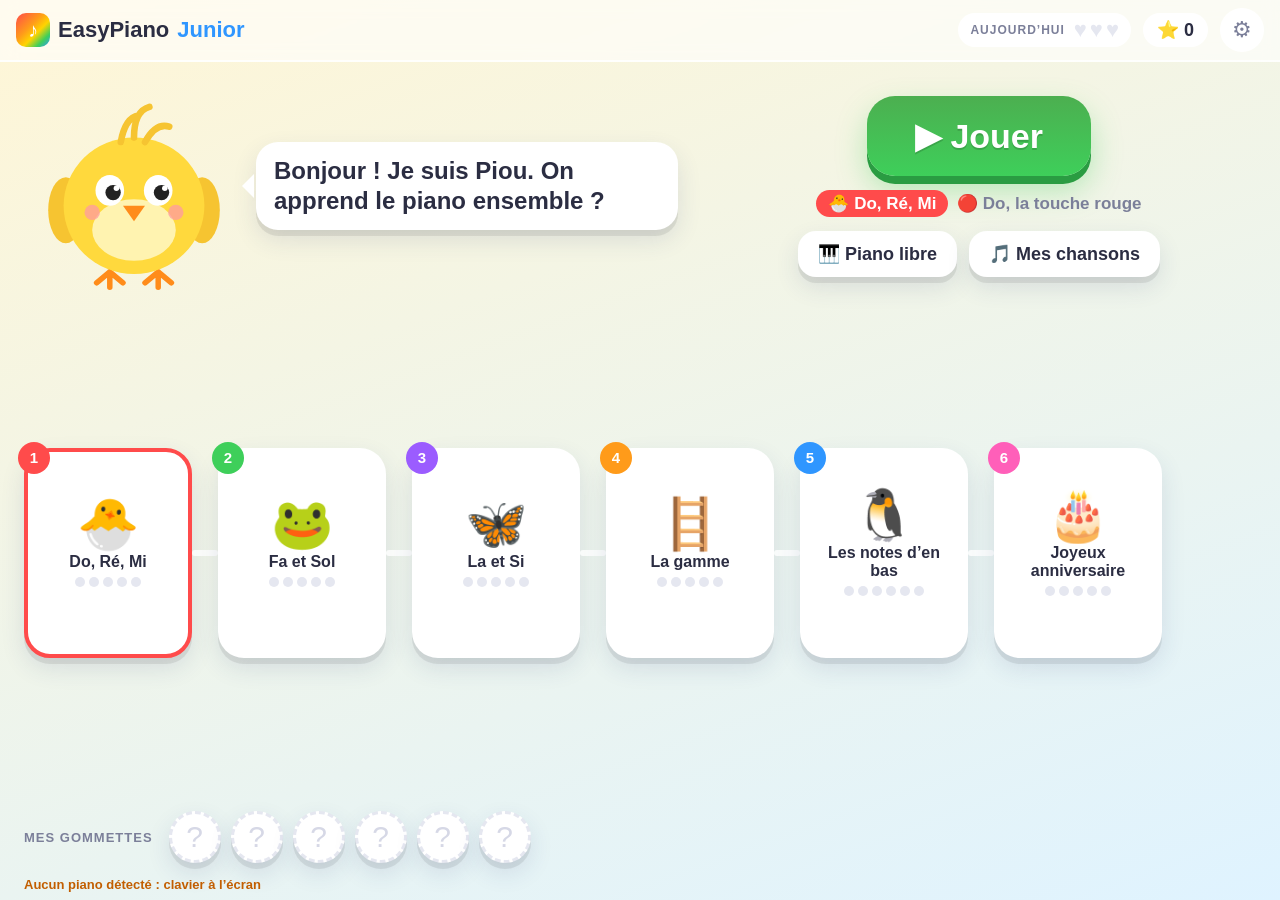
==== junior/index.html @ 79868f83 "EasyPiano Junior : initiation au piano pour les petits (junior/) Variante servie sous junior/ du mêm" ====
<!doctype html>
<html lang="fr">
<head>
  <meta charset="utf-8">
  <meta name="viewport" content="width=device-width, initial-scale=1, viewport-fit=cover, user-scalable=no">
  <title>EasyPiano Junior</title>
  <meta name="description" content="Initiation au piano pour les petits (3 à 6 ans) : notes en couleurs, petits jeux et chansons avec Piou.">
  <link rel="manifest" href="manifest.webmanifest">
  <meta name="apple-mobile-web-app-capable" content="yes">
  <meta name="mobile-web-app-capable" content="yes">
  <meta name="apple-mobile-web-app-status-bar-style" content="default">
  <meta name="apple-mobile-web-app-title" content="Piano Junior">
  <link rel="apple-touch-icon" href="icons/apple-touch-icon.png">
  <link rel="icon" href="icons/icon-192.png">
  <meta name="theme-color" content="#fff6d6">
  <link rel="stylesheet" href="css/junior.css">
</head>
<body>
  <div id="app">
    <!-- Accueil -->
    <main id="screen-home" class="screen">
      <header class="jbar">
        <div class="brand"><span class="logo">♪</span> EasyPiano <b>Junior</b></div>
        <div class="daily" id="daily" title="Séance du jour"></div>
        <div class="stars-total" id="stars-total">⭐ 0</div>
        <button class="gear" id="btn-parents" type="button" title="Coin des parents (appui long)">⚙︎<span class="hold-ring"></span></button>
      </header>
      <section class="home-top">
        <div class="mascot home-mascot" id="mascot-home"></div>
        <div class="home-actions">
          <button class="kbtn giant" id="btn-play" type="button">▶ Jouer</button>
          <div class="home-sub" id="home-next"></div>
          <div class="row">
            <button class="kbtn" id="btn-free" type="button">🎹 Piano libre</button>
            <button class="kbtn" id="btn-songs" type="button">🎵 Mes chansons</button>
          </div>
        </div>
      </section>
      <section class="path" id="path"></section>
      <section class="stickers" id="stickers"></section>
      <div class="input-status" id="input-status"></div>
    </main>

    <!-- Chapitre : liste des activités -->
    <main id="screen-chapter" class="screen" hidden>
      <header class="jbar">
        <button class="kbtn icon" id="btn-chapter-back" type="button" title="Retour">‹</button>
        <div class="title" id="chapter-title">Chapitre</div>
      </header>
      <section class="chapter-body">
        <div class="mascot small" id="mascot-chapter"></div>
        <div class="activities" id="chapter-activities"></div>
      </section>
    </main>

    <!-- Mes chansons -->
    <main id="screen-songs" class="screen" hidden>
      <header class="jbar">
        <button class="kbtn icon" id="btn-songs-back" type="button" title="Retour">‹</button>
        <div class="title">🎵 Mes chansons</div>
      </header>
      <section class="chapter-body">
        <div class="activities" id="songs-list"></div>
      </section>
    </main>

    <!-- Jeu / activité -->
    <main id="screen-play" class="screen" hidden>
      <header class="jbar">
        <button class="kbtn icon" id="btn-play-back" type="button" title="Retour">‹</button>
        <div class="title" id="play-title">Activité</div>
        <div class="play-dots" id="play-dots"></div>
        <button class="kbtn icon" id="btn-voice" type="button" title="Voix de Piou">🔊</button>
      </header>
      <section class="play-top">
        <div class="mascot small" id="mascot-play"></div>
      </section>
      <section class="stage" id="stage"></section>
      <section class="kb-area" id="kb-area"></section>
      <div id="overlay-result" class="overlay" hidden>
        <div class="card">
          <div class="stars" id="result-stars"></div>
          <h2 id="result-title">Bravo !</h2>
          <p id="result-text"></p>
          <div class="row">
            <button class="kbtn" id="btn-result-home" type="button">🏠</button>
            <button class="kbtn" id="btn-result-replay" type="button">↺ Encore</button>
            <button class="kbtn primary big" id="btn-result-next" type="button">Suite ▶</button>
          </div>
        </div>
      </div>
    </main>

    <!-- Coin des parents -->
    <main id="screen-parents" class="screen" hidden>
      <header class="jbar">
        <button class="kbtn icon" id="btn-parents-back" type="button" title="Retour">‹</button>
        <div class="title">⚙︎ Coin des parents</div>
      </header>
      <section class="parents-body" id="parents-body"></section>
    </main>

    <canvas id="confetti" hidden></canvas>
  </div>
  <script type="module" src="js/app.js"></script>
</body>
</html>
---- junior/css/junior.css ----
/* EasyPiano Junior : interface pour les petits — grand, coloré, peu de texte. */
:root {
  --bg1: #fff6d6;
  --bg2: #dff3ff;
  --panel: #ffffff;
  --text: #2b2d42;
  --muted: #7b7f99;
  --accent: #2f96ff;
  --ok: #3ecf5a;
  --bad: #ff4b4b;
  --star: #ffb800;
  --kb-h: 200px;
  --radius: 22px;
  --shadow: 0 6px 0 rgba(0, 0, 0, 0.08), 0 10px 24px rgba(40, 60, 120, 0.12);
}
* { box-sizing: border-box; -webkit-tap-highlight-color: transparent; }
html, body { margin: 0; height: 100%; color: var(--text); font-family: 'Nunito', 'Quicksand', 'Avenir Next Rounded', -apple-system, BlinkMacSystemFont, 'Segoe UI', Roboto, Helvetica, Arial, sans-serif; overscroll-behavior: none; }
body { background: linear-gradient(160deg, var(--bg1), var(--bg2)); padding: env(safe-area-inset-top) env(safe-area-inset-right) env(safe-area-inset-bottom) env(safe-area-inset-left); }
#app { height: 100%; position: relative; }
#screen-home { overflow-y: auto; }
.screen { height: 100%; display: flex; flex-direction: column; }
[hidden] { display: none !important; }
button { font: inherit; color: inherit; }
b { font-weight: 800; }

/* ---------- Barre du haut ---------- */
.jbar { display: flex; align-items: center; gap: 12px; padding: 8px 16px; min-height: 60px; background: rgba(255, 255, 255, 0.6); backdrop-filter: blur(8px); border-bottom: 2px solid rgba(255, 255, 255, 0.8); }
.brand { font-weight: 900; font-size: 22px; display: flex; align-items: center; gap: 8px; }
.brand b { color: var(--accent); }
.logo { display: inline-grid; place-items: center; width: 34px; height: 34px; border-radius: 10px; background: linear-gradient(135deg, #ff4b4b, #ff9b1a 40%, #ffd400 60%, #3ecf5a 80%, #2f96ff); color: white; font-size: 20px; }
.jbar .title { font-weight: 900; font-size: 22px; flex: 1; white-space: nowrap; overflow: hidden; text-overflow: ellipsis; }
.daily { margin-left: auto; display: flex; align-items: center; gap: 3px; background: #fff; border-radius: 999px; padding: 4px 12px; font-weight: 800; }
.daily-label { font-size: 12px; color: var(--muted); margin-right: 6px; text-transform: uppercase; letter-spacing: 1px; }
.heart { font-size: 22px; color: #e5e7f0; transition: transform .3s, color .3s; }
.heart.on { color: #ff4b6e; transform: scale(1.15); }
.stars-total { background: #fff; border-radius: 999px; padding: 6px 14px; font-weight: 900; font-size: 18px; }
.gear { position: relative; width: 44px; height: 44px; border-radius: 50%; border: 0; background: #fff; font-size: 22px; color: var(--muted); cursor: pointer; display: grid; place-items: center; }
.gear .hold-ring { position: absolute; inset: 0; border-radius: 50%; border: 4px solid var(--accent); opacity: 0; transform: scale(.6); }
.gear.holding .hold-ring { animation: holdring 1.2s linear forwards; }
@keyframes holdring { from { opacity: .3; transform: scale(.6); } to { opacity: 1; transform: scale(1.25); } }

/* ---------- Boutons ---------- */
.kbtn { background: var(--panel); border: 0; border-radius: 18px; padding: 12px 20px; font-weight: 800; font-size: 18px; cursor: pointer; box-shadow: var(--shadow); transition: transform .08s; color: var(--text); }
.kbtn:active { transform: translateY(3px) scale(.98); box-shadow: 0 2px 0 rgba(0, 0, 0, 0.08); }
.kbtn.primary { background: var(--accent); color: #fff; }
.kbtn.big { font-size: 22px; padding: 14px 28px; }
.kbtn.giant { font-size: 34px; padding: 20px 48px; border-radius: 28px; background: linear-gradient(180deg, #4caf50, #3ecf5a); color: #fff; text-shadow: 0 2px 0 rgba(0, 0, 0, .15); box-shadow: 0 8px 0 #2a9c42, 0 14px 30px rgba(62, 207, 90, .35); }
.kbtn.giant:active { box-shadow: 0 2px 0 #2a9c42; transform: translateY(6px); }
.kbtn.icon { width: 46px; height: 46px; padding: 0; display: grid; place-items: center; font-size: 24px; border-radius: 50%; }
.kbtn.icon.on { background: var(--accent); color: #fff; }
.kbtn.small { font-size: 15px; padding: 8px 14px; }
.kbtn.toggle { opacity: .7; }
.kbtn.toggle.on { opacity: 1; background: #e8f3ff; color: var(--accent); }
.kbtn.danger { background: #ffe5e5; color: #c62828; }
.row { display: flex; gap: 12px; justify-content: center; flex-wrap: wrap; }

/* ---------- Mascotte ---------- */
.mascot { display: flex; align-items: center; gap: 12px; }
.mascot-figure { width: 220px; height: 220px; flex: none; }
.mascot.small .mascot-figure { width: 96px; height: 96px; }
.piou { width: 100%; height: 100%; overflow: visible; }
.piou-body { transform-origin: 100px 150px; animation: breathe 3s ease-in-out infinite; }
@keyframes breathe { 0%, 100% { transform: scaleY(1); } 50% { transform: scaleY(1.03) translateY(-2px); } }
.piou-eye { transform-origin: center; animation: blink 5s infinite; }
@keyframes blink { 0%, 94%, 100% { transform: scaleY(1); } 97% { transform: scaleY(.08); } }
.piou-happy-eye { opacity: 0; }
.piou-note { opacity: 0; }
.piou-wing { transform-origin: center top; }
.m-happy .piou-body { animation: jump .5s ease-out 2; }
@keyframes jump { 0%, 100% { transform: translateY(0); } 40% { transform: translateY(-22px) scaleY(1.05); } 70% { transform: translateY(0) scaleY(.95); } }
.m-happy .piou-eye, .m-party .piou-eye { opacity: 0; }
.m-happy .piou-happy-eye, .m-party .piou-happy-eye { opacity: 1; }
.m-happy .piou-wing, .m-party .piou-wing, .m-sing .piou-wing { animation: flap .25s ease-in-out 6 alternate; }
.m-party .piou-wing { animation-iteration-count: infinite; }
@keyframes flap { from { transform: rotate(0); } to { transform: rotate(-30deg); } }
.piou-wing-r { transform-origin: center top; }
.m-happy .piou-wing-r, .m-party .piou-wing-r, .m-sing .piou-wing-r { animation-name: flapr; }
@keyframes flapr { from { transform: rotate(0); } to { transform: rotate(30deg); } }
.m-oops .piou-body { animation: wobble .6s ease-in-out 2; }
@keyframes wobble { 0%, 100% { transform: rotate(0); } 25% { transform: rotate(-7deg); } 75% { transform: rotate(7deg); } }
.m-think .piou-pupil { transform: translate(-2px, -4px); }
.m-think .piou-body { animation: tilt 1.5s ease-in-out infinite alternate; }
@keyframes tilt { from { transform: rotate(-3deg); } to { transform: rotate(3deg); } }
.m-sing .piou-note, .m-party .piou-note { opacity: 1; animation: floatnote 1.2s ease-in-out infinite; }
@keyframes floatnote { 0% { transform: translateY(0); opacity: 1; } 100% { transform: translateY(-22px); opacity: 0; } }
.m-sing .piou-beak { animation: sing .3s ease-in-out infinite alternate; transform-origin: 100px 118px; }
@keyframes sing { from { transform: scaleY(1); } to { transform: scaleY(1.6); } }
.m-party .piou-body { animation: dance .5s ease-in-out infinite alternate; }
@keyframes dance { from { transform: rotate(-8deg) translateY(0); } to { transform: rotate(8deg) translateY(-10px); } }

.bubble { position: relative; background: #fff; border-radius: 22px; padding: 14px 18px; font-size: 24px; font-weight: 800; line-height: 1.25; box-shadow: var(--shadow); max-width: 520px; }
.bubble::before { content: ''; position: absolute; left: -14px; top: 50%; width: 0; height: 0; border: 12px solid transparent; border-right-color: #fff; border-left: 0; transform: translateY(-50%); }
.bubble.pop { animation: pop .35s cubic-bezier(.2, 1.5, .5, 1); }
@keyframes pop { from { transform: scale(.8); opacity: 0; } to { transform: scale(1); opacity: 1; } }
.mascot.small .bubble { font-size: 20px; padding: 10px 16px; }

/* ---------- Accueil ---------- */
.home-top { display: flex; align-items: center; gap: 24px; padding: 14px 24px 6px; flex-wrap: wrap; }
.home-mascot { flex: 1 1 420px; }
.home-actions { flex: 1 1 320px; display: flex; flex-direction: column; align-items: center; gap: 14px; }
.home-sub { font-size: 17px; font-weight: 700; color: var(--muted); text-align: center; }
.chip { display: inline-block; background: var(--c, var(--accent)); color: #fff; border-radius: 999px; padding: 3px 12px; font-weight: 800; margin-right: 4px; }

.path { display: flex; align-items: center; gap: 0; padding: 10px 24px; overflow-x: auto; flex: 1; min-height: 150px; }
.path-link { flex: 0 0 26px; align-self: center; height: 6px; background: #fff; border-radius: 3px; opacity: .8; }
.island { flex: 0 0 168px; height: 210px; display: flex; flex-direction: column; align-items: center; justify-content: center; gap: 4px; padding: 12px 10px; border: 4px solid transparent; border-radius: 26px; background: #fff; box-shadow: var(--shadow); cursor: pointer; position: relative; }
.island-num { position: absolute; top: -10px; left: -10px; width: 32px; height: 32px; border-radius: 50%; background: var(--c); color: #fff; display: grid; place-items: center; font-weight: 900; font-size: 15px; }
.island-emoji { font-size: 50px; line-height: 1; }
.island-title { font-weight: 900; font-size: 16px; text-align: center; }
.island-dots { display: flex; gap: 4px; margin-top: 2px; }
.island-dots i { width: 10px; height: 10px; border-radius: 50%; background: #e5e7f0; display: block; }
.island-dots i.on { background: var(--c); }
.island-stars { font-size: 13px; font-weight: 800; color: var(--muted); min-height: 16px; }
.island.current { border-color: var(--c); animation: bob 1.6s ease-in-out infinite; }
@keyframes bob { 0%, 100% { transform: translateY(0); } 50% { transform: translateY(-6px); } }
.island.locked { opacity: .55; filter: grayscale(.8); }
.island.complete { background: linear-gradient(180deg, #fff, #fff8dc); }

.stickers { display: flex; align-items: center; gap: 10px; padding: 8px 24px 10px; flex-wrap: wrap; }
.stickers-label { font-size: 13px; font-weight: 800; color: var(--muted); text-transform: uppercase; letter-spacing: 1px; margin-right: 6px; }
.sticker-slot { width: 52px; height: 52px; border-radius: 50%; background: #fff; display: grid; place-items: center; font-size: 30px; color: #d6d8e6; box-shadow: var(--shadow); border: 3px dashed #e5e7f0; }
.sticker-slot.won { border: 3px solid var(--star); animation: pop .5s; }
.input-status { padding: 4px 24px 8px; font-size: 13px; color: var(--muted); font-weight: 700; }
.input-status.ok { color: #2a9c42; }
.input-status.warn { color: #c25e00; }

/* ---------- Chapitre / chansons ---------- */
.chapter-body { flex: 1; display: flex; gap: 18px; padding: 18px 24px; overflow: auto; align-items: flex-start; }
.chapter-body .mascot { flex: 0 1 420px; }
.activities { flex: 1; display: grid; grid-template-columns: repeat(auto-fill, minmax(240px, 1fr)); gap: 14px; }
.act { display: flex; align-items: center; gap: 14px; padding: 14px 16px; border: 0; border-left: 10px solid var(--c, var(--accent)); border-radius: 20px; background: #fff; box-shadow: var(--shadow); cursor: pointer; text-align: left; }
.act:active { transform: scale(.98); }
.act-emoji { font-size: 40px; line-height: 1; }
.act-title { flex: 1; font-weight: 900; font-size: 18px; }
.act-title small { display: inline-grid; place-items: center; width: 24px; height: 24px; border-radius: 50%; background: var(--c); color: #fff; font-size: 12px; margin-right: 4px; }
.act-stars { font-size: 16px; white-space: nowrap; }
.act-stars i { font-style: normal; opacity: .2; filter: grayscale(1); }
.act.locked { opacity: .5; filter: grayscale(.8); }
.act.done { background: linear-gradient(180deg, #fff, #fff8dc); }
.empty { font-size: 18px; font-weight: 700; color: var(--muted); }

/* ---------- Écran de jeu ---------- */
.play-top { padding: 8px 20px 0; }
.play-dots { display: flex; gap: 6px; }
.play-dots i { width: 12px; height: 12px; border-radius: 50%; background: #e5e7f0; display: block; }
.play-dots i.on { background: var(--ok); }
.play-dots i.cur { background: var(--accent); transform: scale(1.3); }
.stage { flex: 1; min-height: 120px; overflow: auto; padding: 8px 20px; display: flex; flex-direction: column; }
.stage-center { flex: 1; display: flex; flex-direction: column; align-items: center; justify-content: center; gap: 14px; }
.target { min-height: 170px; display: flex; align-items: center; justify-content: center; }
.dots { display: flex; gap: 8px; }
.dot { width: 18px; height: 18px; border-radius: 50%; background: #fff; box-shadow: inset 0 0 0 3px #e5e7f0; transition: background .3s; }
.dot.on { background: var(--star); box-shadow: inset 0 0 0 3px #ffd77a; }
.seq { display: flex; gap: 16px; flex-wrap: wrap; justify-content: center; }

.nbubble { --c: #ccc; --cd: #999; --ink: #fff; position: relative; width: 70px; height: 70px; border-radius: 50%; background: var(--c); color: var(--ink); display: grid; place-items: center; box-shadow: inset 0 -6px 0 rgba(0, 0, 0, .15), 0 4px 10px rgba(0, 0, 0, .12); font-weight: 900; font-size: 24px; transition: transform .2s, opacity .3s, filter .3s; flex: none; }
.nbubble.lg { width: 96px; height: 96px; font-size: 32px; }
.nbubble.xl { width: 160px; height: 160px; font-size: 60px; box-shadow: inset 0 -12px 0 rgba(0, 0, 0, .15), 0 8px 20px rgba(0, 0, 0, .15); }
.nbubble .nname { line-height: 1; }
.nbubble .nlyric { position: absolute; top: 100%; left: 50%; transform: translateX(-50%); margin-top: 6px; font-size: 14px; font-weight: 800; color: var(--text); white-space: nowrap; }
.nbubble.pulse { animation: bpulse .45s ease-out; }
@keyframes bpulse { 0% { transform: scale(1); } 40% { transform: scale(1.18); } 100% { transform: scale(1); } }
.nbubble.hidden-note { background: #e5e7f0; color: transparent; box-shadow: inset 0 -6px 0 rgba(0, 0, 0, .06); }
.nbubble.done { opacity: .45; transform: scale(.8); }
.nbubble.done::after { content: '✓'; position: absolute; inset: 0; display: grid; place-items: center; font-size: 1.2em; color: #fff; background: rgba(62, 207, 90, .75); border-radius: 50%; }
.nbubble.current { transform: scale(1.25); animation: glow 1s ease-in-out infinite alternate; z-index: 1; }
@keyframes glow { from { box-shadow: 0 0 0 4px #fff, 0 0 0 8px var(--c), 0 8px 20px rgba(0, 0, 0, .15); } to { box-shadow: 0 0 0 6px #fff, 0 0 0 14px var(--c), 0 8px 24px rgba(0, 0, 0, .2); } }
.nbubble.shake { animation: shake .4s; }
@keyframes shake { 0%, 100% { transform: translateX(0) scale(1.25); } 25% { transform: translateX(-10px) scale(1.25); } 75% { transform: translateX(10px) scale(1.25); } }
.nbubble.faded { opacity: .3; }
.nbubble.ghost { background: #fff; color: #d6d8e6; }
.nbubble.black { background: #333; }

.melody { margin: auto 0; display: flex; flex-direction: column; gap: 6px; }
.phrases { display: flex; flex-direction: column; gap: 40px; padding: 16px 0 30px; }
.phrase { display: flex; gap: 14px; justify-content: center; flex-wrap: wrap; row-gap: 42px; }
.melody-bar { display: flex; gap: 10px; justify-content: center; padding: 6px 0; }
.replay { margin-top: 6px; }

.legend { display: flex; gap: 8px; flex-wrap: wrap; justify-content: center; }
.legend-item { display: inline-flex; flex-direction: column; align-items: center; justify-content: center; min-width: 44px; height: 44px; border-radius: 50%; background: var(--c); color: var(--ink); font-weight: 900; font-size: 15px; }
.legend.big .legend-item { min-width: 72px; height: 72px; font-size: 20px; }
.legend-item small { font-size: 10px; font-weight: 700; opacity: .9; }

.party .diploma { background: #fff; border: 6px double var(--star); border-radius: 26px; padding: 20px 36px; text-align: center; box-shadow: var(--shadow); }
.diploma-title { font-size: 40px; font-weight: 900; }
.diploma-text { font-size: 22px; font-weight: 800; color: var(--muted); }
.diploma-stickers { font-size: 44px; margin-top: 10px; letter-spacing: 8px; }

/* ---------- Clavier coloré ---------- */
.kb-area { height: var(--kb-h); background: #2b2d42; padding: 8px 10px 10px; overflow-x: auto; }
.kkb { position: relative; height: 100%; --w: calc(100% / var(--n)); min-width: calc(var(--n) * 56px); }
.kkey { position: absolute; top: 0; user-select: none; touch-action: none; }
.kkey.white { width: var(--w); height: 100%; background: linear-gradient(#fff, #f1f1f5); border: 2px solid #c9cbdb; border-radius: 0 0 12px 12px; z-index: 1; display: flex; align-items: flex-end; justify-content: center; padding-bottom: 10px; transition: background .15s; }
.kkey.black { width: calc(var(--w) * 0.56); height: 56%; background: linear-gradient(#45476a, #23253a); border-radius: 0 0 8px 8px; z-index: 2; box-shadow: 0 4px 6px #0007; }
.sticker { width: min(72%, 76px); aspect-ratio: 1; border-radius: 50%; background: var(--c); color: var(--ink); display: grid; place-items: center; font-weight: 900; font-size: clamp(14px, 2.4vw, 26px); box-shadow: inset 0 -5px 0 rgba(0, 0, 0, .18), 0 2px 4px rgba(0, 0, 0, .25); transition: transform .15s; pointer-events: none; }
.sticker.low, .sticker.high { transform: scale(.85); opacity: .9; }
.kkey.white.expected { background: linear-gradient(#fff, color-mix(in srgb, var(--c) 35%, #fff)); border-color: var(--c); }
.kkey.white.expected .sticker { animation: stpulse .8s ease-in-out infinite alternate; }
@keyframes stpulse { from { transform: scale(1.05); box-shadow: inset 0 -5px 0 rgba(0, 0, 0, .18), 0 0 0 4px #fff, 0 0 0 8px var(--c); } to { transform: scale(1.18); box-shadow: inset 0 -5px 0 rgba(0, 0, 0, .18), 0 0 0 5px #fff, 0 0 0 12px var(--c); } }
.kkey.white.lit { background: linear-gradient(color-mix(in srgb, var(--c) 45%, #fff), var(--c)); }
.kkey.white.down { background: linear-gradient(#eee, #d8d8e0); }
.kkey.black.down, .kkey.black.lit { background: #6a6c93; }
.kkey.ok { background: linear-gradient(#c9f5d5, var(--ok)) !important; border-color: var(--ok) !important; }
.kkey.black.ok { background: var(--ok) !important; }
.kkey.bad { background: linear-gradient(#ffd0d0, #ff8a8a) !important; animation: shakekey .3s; }
.kkey.black.bad { background: #c62828 !important; }
@keyframes shakekey { 0%, 100% { transform: translateX(0); } 30% { transform: translateX(-4px); } 60% { transform: translateX(4px); } }

/* ---------- Résultat ---------- */
.overlay { position: absolute; inset: 0; background: rgba(43, 45, 66, 0.45); display: grid; place-items: center; z-index: 5; backdrop-filter: blur(2px); }
.overlay .card { background: #fff; border-radius: 28px; padding: 24px 32px; max-width: 540px; width: calc(100% - 40px); text-align: center; box-shadow: 0 20px 60px rgba(0, 0, 0, .3); }
.overlay h2 { margin: 6px 0; font-size: 34px; }
.overlay p { font-size: 19px; font-weight: 700; color: var(--muted); margin: 6px 0 16px; min-height: 24px; }
.stars { font-size: 64px; letter-spacing: 8px; line-height: 1; }
.stars span { display: inline-block; color: var(--star); animation: starpop .5s cubic-bezier(.2, 1.6, .5, 1) both; text-shadow: 0 3px 0 rgba(0, 0, 0, .1); }
.stars span.off { color: #e5e7f0; }
@keyframes starpop { from { transform: scale(0) rotate(-30deg); } to { transform: scale(1) rotate(0); } }

/* ---------- Coin des parents ---------- */
.parents-body { flex: 1; overflow: auto; padding: 18px 24px; display: grid; grid-template-columns: repeat(auto-fit, minmax(340px, 1fr)); gap: 14px; align-content: start; font-size: 15px; line-height: 1.5; }
.pcard { background: #fff; border-radius: 20px; padding: 14px 18px; box-shadow: var(--shadow); }
.pcard h3 { margin: 0 0 8px; font-size: 18px; }
.pcard p { margin: 8px 0; }
.radio { display: block; margin: 6px 0; font-weight: 700; }
.pcard input[type=text], .pcard select { font: inherit; padding: 8px 10px; border-radius: 10px; border: 2px solid #e5e7f0; }
.pcard input[type=range] { width: 200px; vertical-align: middle; }
.detected { display: inline-block; min-width: 50px; font-weight: 900; color: var(--accent); }
.pcard a { color: var(--accent); font-weight: 800; }

#confetti { position: fixed; inset: 0; width: 100%; height: 100%; pointer-events: none; z-index: 50; }

/* ---------- Petits écrans ---------- */
@media (max-height: 560px) {
  :root { --kb-h: 140px; }
  .mascot-figure { width: 140px; height: 140px; }
  .mascot.small .mascot-figure { width: 70px; height: 70px; }
  .bubble { font-size: 18px; padding: 8px 14px; }
  .mascot.small .bubble { font-size: 16px; }
  .jbar { min-height: 48px; padding: 4px 12px; }
  .kbtn.giant { font-size: 24px; padding: 12px 32px; }
  .nbubble.xl { width: 110px; height: 110px; font-size: 44px; }
  .target { min-height: 120px; }
  .island { flex-basis: 140px; height: 150px; padding: 8px; }
  .island-emoji { font-size: 36px; }
  .path { min-height: 110px; }
  .nbubble { width: 56px; height: 56px; font-size: 18px; }
  .nbubble.lg { width: 76px; height: 76px; font-size: 26px; }
  .phrase { gap: 10px; row-gap: 32px; }
  .phrases { gap: 30px; padding: 10px 0 24px; }
}
@media (max-width: 640px) {
  .home-top { padding: 10px 14px 4px; gap: 10px; }
  .mascot-figure { width: 120px; height: 120px; }
  .bubble { font-size: 17px; }
  .daily-label { display: none; }
  .brand { font-size: 18px; }
  .chapter-body { flex-direction: column; }
  .nbubble { width: 56px; height: 56px; font-size: 18px; }
  .nbubble.lg { width: 76px; height: 76px; font-size: 26px; }
  .kkb { min-width: calc(var(--n) * 48px); }
}
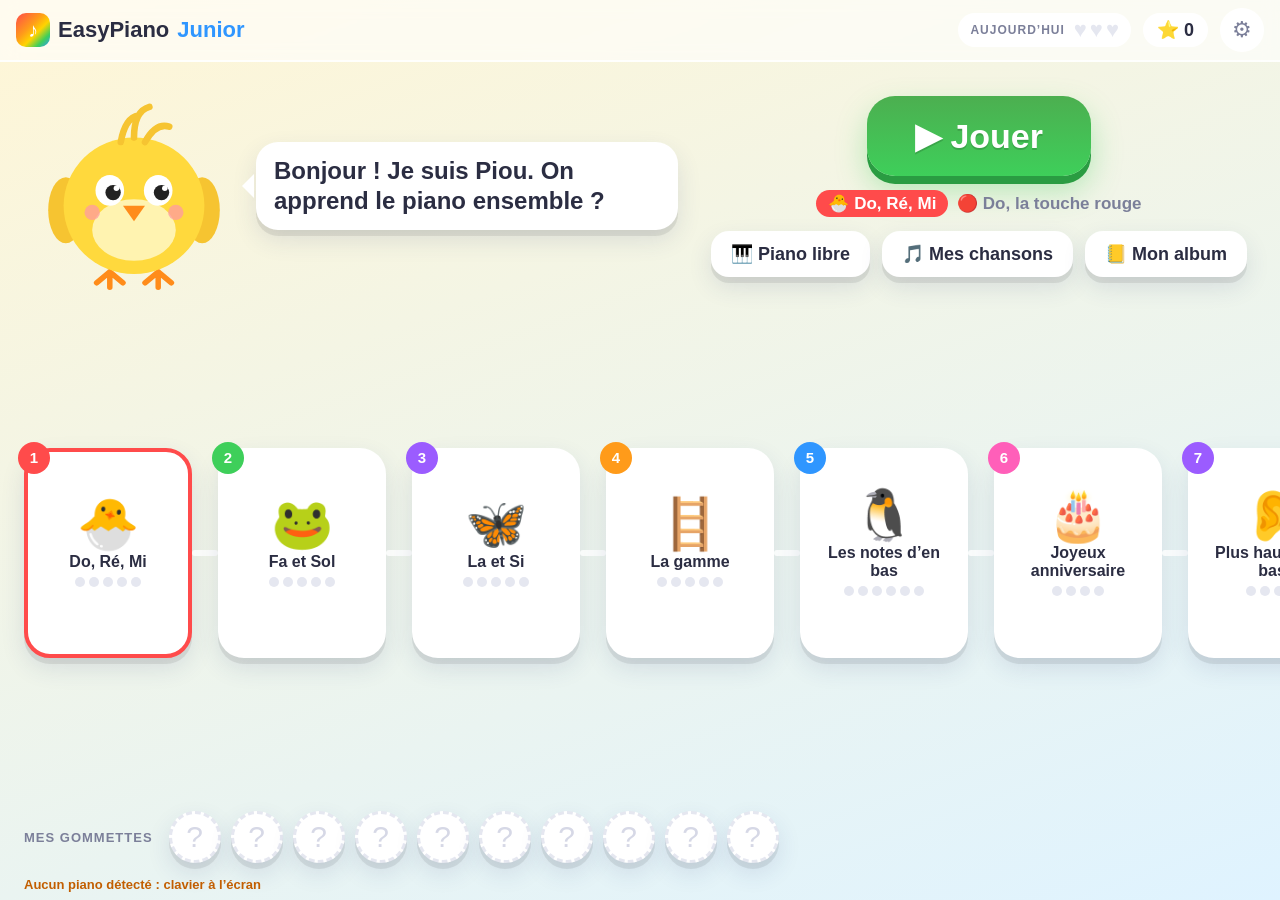
==== commit 1d2cde40: "Junior : 4 chapitres de plus, album, Piou à habiller, défi du jour, voix des parents Pédagogie et je" ====
--- a/junior/index.html
+++ b/junior/index.html
@@ -26,14 +26,16 @@
         <button class="gear" id="btn-parents" type="button" title="Coin des parents (appui long)">⚙︎<span class="hold-ring"></span></button>
       </header>
       <section class="home-top">
-        <div class="mascot home-mascot" id="mascot-home"></div>
+        <div class="mascot home-mascot" id="mascot-home" title="Habiller Piou"></div>
         <div class="home-actions">
           <button class="kbtn giant" id="btn-play" type="button">▶ Jouer</button>
           <div class="home-sub" id="home-next"></div>
           <div class="row">
             <button class="kbtn" id="btn-free" type="button">🎹 Piano libre</button>
             <button class="kbtn" id="btn-songs" type="button">🎵 Mes chansons</button>
+            <button class="kbtn" id="btn-album" type="button">📒 Mon album</button>
           </div>
+          <button class="challenge" id="challenge" type="button" hidden></button>
         </div>
       </section>
       <section class="path" id="path"></section>
@@ -61,6 +63,28 @@
       </header>
       <section class="chapter-body">
         <div class="activities" id="songs-list"></div>
+      </section>
+    </main>
+
+    <!-- Mon album de gommettes -->
+    <main id="screen-album" class="screen" hidden>
+      <header class="jbar">
+        <button class="kbtn icon" id="btn-album-back" type="button" title="Retour">‹</button>
+        <div class="title">📒 Mon album</div>
+        <div class="stars-total" id="album-count"></div>
+      </header>
+      <section class="album-body" id="album-body"></section>
+    </main>
+
+    <!-- Habiller Piou -->
+    <main id="screen-piou" class="screen" hidden>
+      <header class="jbar">
+        <button class="kbtn icon" id="btn-piou-back" type="button" title="Retour">‹</button>
+        <div class="title">👒 Habiller Piou</div>
+      </header>
+      <section class="piou-body-screen">
+        <div class="mascot big" id="mascot-dress"></div>
+        <div class="wardrobe" id="wardrobe"></div>
       </section>
     </main>
 
--- a/junior/css/junior.css
+++ b/junior/css/junior.css
@@ -176,6 +176,8 @@
 .phrase { display: flex; gap: 14px; justify-content: center; flex-wrap: wrap; row-gap: 42px; }
 .melody-bar { display: flex; gap: 10px; justify-content: center; padding: 6px 0; }
 .replay { margin-top: 6px; }
+.replay.playing { animation: listening .5s ease-in-out infinite alternate; background: #e8f3ff; color: var(--accent); }
+@keyframes listening { from { transform: scale(1); } to { transform: scale(1.12); } }
 
 .legend { display: flex; gap: 8px; flex-wrap: wrap; justify-content: center; }
 .legend-item { display: inline-flex; flex-direction: column; align-items: center; justify-content: center; min-width: 44px; height: 44px; border-radius: 50%; background: var(--c); color: var(--ink); font-weight: 900; font-size: 15px; }
@@ -260,3 +262,88 @@
   .nbubble.lg { width: 76px; height: 76px; font-size: 26px; }
   .kkb { min-width: calc(var(--n) * 48px); }
 }
+
+/* ---------- Nouveaux jeux ---------- */
+.nbubble.sm { width: 54px; height: 54px; font-size: 18px; }
+.nchord { position: relative; display: inline-flex; flex-direction: column; gap: 4px; align-items: center; padding: 6px; border-radius: 40px; background: rgba(255, 255, 255, .7); box-shadow: 0 4px 10px rgba(0, 0, 0, .1); transition: transform .2s, opacity .3s; flex: none; }
+.nchord.xl { padding: 12px; gap: 8px; }
+.nchord.xl .nbubble.sm { width: 110px; height: 110px; font-size: 40px; }
+.nchord .nlyric { position: absolute; top: 100%; left: 50%; transform: translateX(-50%); margin-top: 6px; font-size: 14px; font-weight: 800; white-space: nowrap; }
+.nchord.pulse { animation: bpulse .45s ease-out; }
+.nchord.done { opacity: .45; transform: scale(.8); }
+.nchord.current { transform: scale(1.15); box-shadow: 0 0 0 4px #fff, 0 0 0 8px var(--accent); z-index: 1; }
+.nchord.shake { animation: shake .4s; }
+.nbubble.missed { opacity: .35; filter: grayscale(.6); transform: scale(.85); }
+
+.beat .pulse-ring { width: 220px; height: 220px; border-radius: 50%; background: #fff; display: grid; place-items: center; box-shadow: 0 0 0 0 var(--accent); cursor: pointer; user-select: none; touch-action: none; }
+.beat .pulse-ring.beat { animation: ringbeat .45s ease-out; }
+@keyframes ringbeat { 0% { transform: scale(1.18); box-shadow: 0 0 0 0 var(--accent); } 100% { transform: scale(1); box-shadow: 0 0 0 28px transparent; } }
+.beat .pulse-ring.tapped .pulse-core { transform: scale(1.3); }
+.beat .pulse-core { font-size: 90px; line-height: 1; font-weight: 900; color: var(--accent); transition: transform .1s; }
+.beat-dots { display: flex; gap: 10px; justify-content: center; }
+.beat-dots i { width: 20px; height: 20px; border-radius: 50%; background: #fff; box-shadow: inset 0 0 0 3px #e5e7f0; }
+.beat-dots i.on { background: var(--accent); box-shadow: none; transform: scale(1.2); }
+.beat-score { font-size: 22px; min-height: 30px; letter-spacing: 2px; }
+
+.updown .seq.two { gap: 40px; }
+.updown-btns { display: flex; gap: 24px; }
+.kbtn.huge { font-size: 54px; padding: 10px 34px; display: flex; flex-direction: column; align-items: center; gap: 2px; border-radius: 28px; }
+.kbtn.huge small { font-size: 18px; }
+.kbtn.huge.up { background: #e8f3ff; }
+.kbtn.huge.down { background: #fff0e8; }
+
+.sing { flex: 1; display: flex; flex-direction: column; align-items: center; gap: 14px; padding-top: 6px; }
+.sing-now { font-size: 72px; font-weight: 900; color: var(--accent); line-height: 1.1; min-height: 80px; }
+.sing-now.pop { animation: pop .3s; }
+.sing-line { font-size: 28px; font-weight: 800; color: var(--muted); text-align: center; }
+.sing-line span.on { color: var(--text); background: #fff3b0; border-radius: 8px; padding: 0 6px; }
+.phrases.small { gap: 18px; padding: 8px 0 20px; opacity: .8; }
+.phrases.small .phrase { gap: 8px; row-gap: 26px; }
+.phrases.small .nbubble .nlyric { font-size: 12px; }
+#screen-play.no-kb .kb-area { display: none; }
+
+/* ---------- Défi du jour, album, Piou à habiller ---------- */
+.challenge { border: 0; border-radius: 18px; padding: 10px 16px; background: linear-gradient(135deg, #fff3b0, #ffe08a); font-weight: 800; font-size: 16px; box-shadow: var(--shadow); cursor: pointer; display: flex; align-items: center; gap: 10px; }
+.challenge.done { background: linear-gradient(135deg, #d6ffe0, #b6f0cf); }
+.challenge .ch-label { font-size: 11px; text-transform: uppercase; letter-spacing: 1px; color: #8a6d00; }
+.challenge.done .ch-label { color: #2a9c42; }
+.home-mascot { cursor: pointer; }
+.album-body { flex: 1; overflow: auto; padding: 18px 24px; display: grid; grid-template-columns: repeat(auto-fill, minmax(120px, 1fr)); gap: 14px; align-content: start; }
+.album-title { grid-column: 1 / -1; font-size: 14px; font-weight: 800; color: var(--muted); text-transform: uppercase; letter-spacing: 1px; margin-top: 6px; }
+.album-sticker { background: #fff; border-radius: 22px; padding: 12px 8px; display: flex; flex-direction: column; align-items: center; gap: 6px; box-shadow: var(--shadow); border: 3px dashed #e5e7f0; min-height: 120px; justify-content: center; }
+.album-sticker .big { font-size: 54px; line-height: 1; }
+.album-sticker .lbl { font-size: 12px; font-weight: 800; text-align: center; color: var(--muted); }
+.album-sticker.won { border: 3px solid var(--star); background: linear-gradient(180deg, #fff, #fff8dc); animation: pop .5s; }
+.album-sticker:not(.won) .big { filter: grayscale(1); opacity: .25; }
+.piou-body-screen { flex: 1; display: flex; gap: 24px; padding: 18px 24px; overflow: auto; align-items: flex-start; }
+.mascot.big .mascot-figure { width: 300px; height: 300px; }
+.wardrobe { flex: 1; display: grid; grid-template-columns: repeat(auto-fill, minmax(130px, 1fr)); gap: 12px; }
+.wardrobe .slot-title { grid-column: 1 / -1; font-size: 14px; font-weight: 800; color: var(--muted); text-transform: uppercase; letter-spacing: 1px; margin-top: 6px; }
+.witem { border: 3px solid transparent; border-radius: 20px; padding: 12px 8px; background: #fff; display: flex; flex-direction: column; align-items: center; gap: 6px; box-shadow: var(--shadow); cursor: pointer; font-weight: 800; font-size: 13px; }
+.witem .big { font-size: 44px; line-height: 1; }
+.witem.on { border-color: var(--accent); background: #e8f3ff; }
+.witem.locked { opacity: .45; filter: grayscale(.8); }
+.witem.none .big { color: var(--muted); }
+
+/* ---------- Coin des parents : voix enregistrées ---------- */
+.clips { display: grid; gap: 8px; }
+.clip { display: flex; align-items: center; gap: 8px; flex-wrap: wrap; background: #f6f7fb; border-radius: 12px; padding: 8px 10px; }
+.clip .clip-name { flex: 1; min-width: 140px; font-weight: 800; }
+.clip .clip-ex { font-size: 12px; color: var(--muted); width: 100%; }
+.clip.has .clip-name::after { content: ' ✓'; color: #2a9c42; }
+.kbtn.small.rec.on { background: #ffe5e5; color: #c62828; animation: recpulse .8s infinite alternate; }
+@keyframes recpulse { from { box-shadow: var(--shadow); } to { box-shadow: 0 0 0 4px rgba(198, 40, 40, .3); } }
+@media (max-height: 560px) {
+  .beat .pulse-ring { width: 140px; height: 140px; }
+  .beat .pulse-core { font-size: 56px; }
+  .kbtn.huge { font-size: 36px; padding: 6px 24px; }
+  .sing-now { font-size: 44px; min-height: 50px; }
+  .sing-line { font-size: 20px; }
+  .mascot.big .mascot-figure { width: 160px; height: 160px; }
+}
+#songs-list { grid-template-columns: repeat(auto-fill, minmax(320px, 1fr)); }
+.song-row { padding: 0; overflow: hidden; align-items: stretch; gap: 0; }
+.song-row .act-main { flex: 1 1 auto; min-width: 0; display: flex; align-items: center; gap: 12px; padding: 12px 14px; border: 0; background: transparent; text-align: left; cursor: pointer; font: inherit; color: inherit; }
+.song-row .act-title { min-width: 0; font-size: 16px; }
+.song-row .act-stars { font-size: 13px; }
+.song-row .sing-btn { flex: none; margin: 8px 10px 8px 0; align-self: center; font-size: 20px; padding: 8px 10px; }
